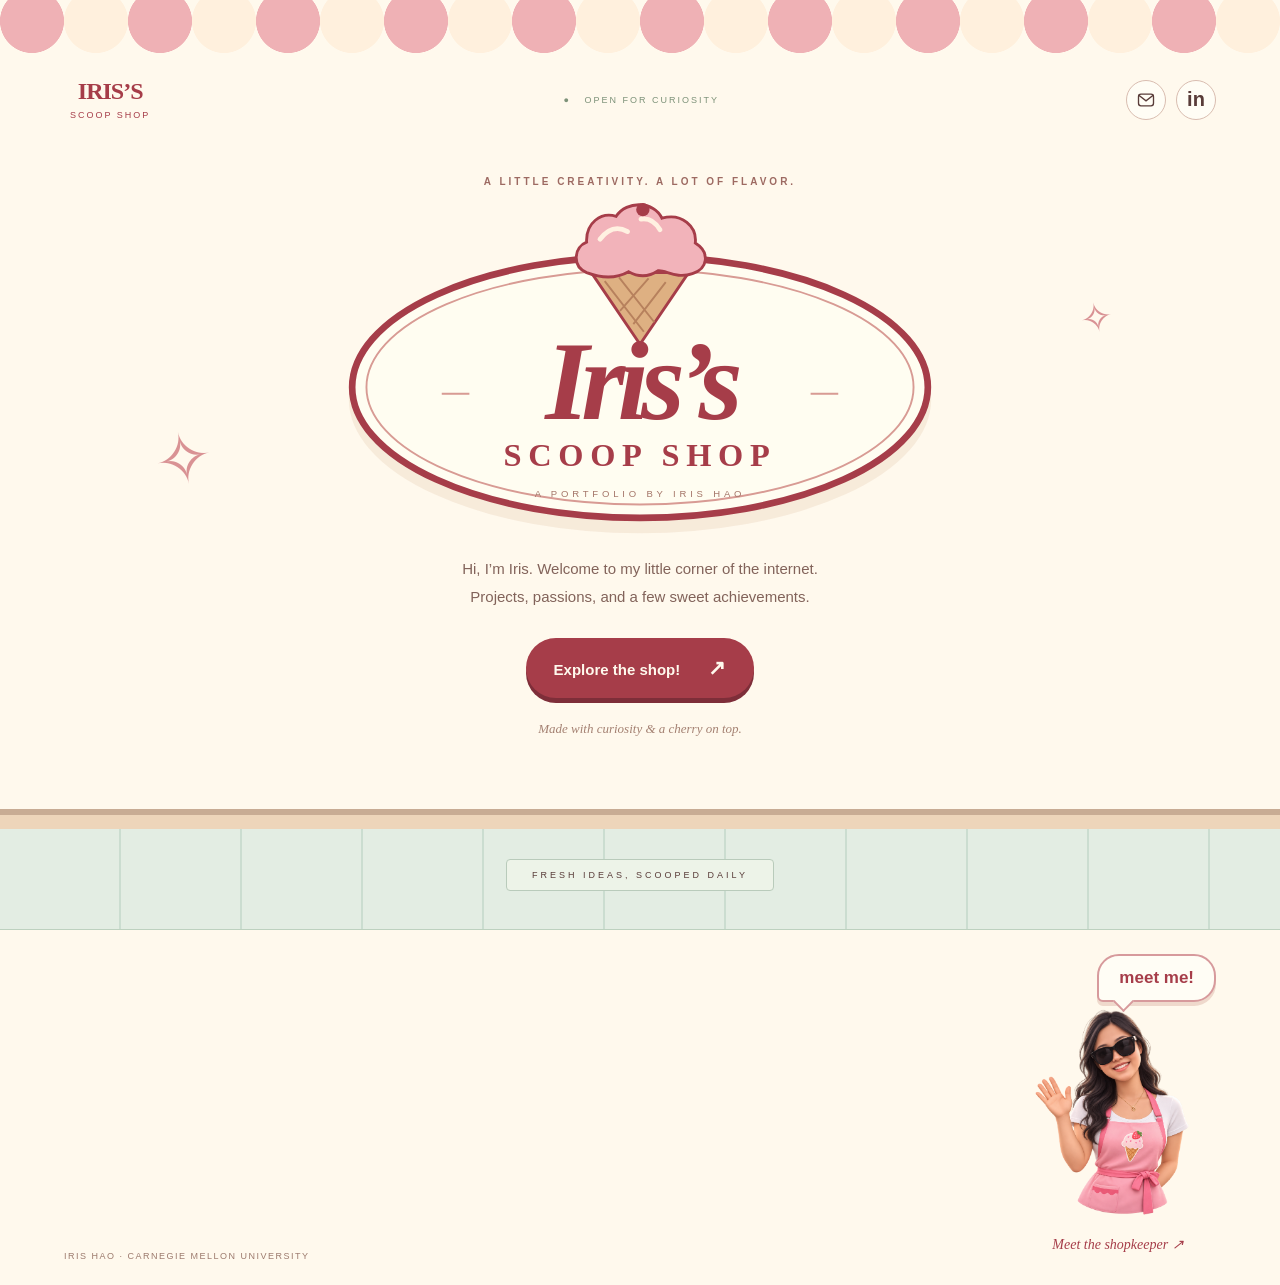
==== index.html @ 6fef15f5 "make memoji bigger with waving animation" ====
<!doctype html>
<html lang="en"><head><meta charset="utf-8"><meta name="viewport" content="width=device-width, initial-scale=1"><meta name="description" content="Explore Iris Hao’s projects, hobbies, skills, and awards at Iris’s Scoop Shop."><title>Iris’s Scoop Shop | Iris Hao</title><link rel="icon" href="assets/scoop-logo.svg"><link rel="stylesheet" href="styles.css?v=scoop-3"><script src="script.js?v=scoop-3" defer></script></head>
<body><a class="skip-link" href="#main">Skip to content</a><div class="awning" aria-hidden="true"></div><header><button id="home" aria-label="Return to opening page">IRIS’S <small>SCOOP SHOP</small></button><span class="open-sign">● &nbsp; OPEN FOR CURIOSITY</span><nav aria-label="Contact"><a class="icon" href="mailto:irishao2007@gmail.com" aria-label="Email Iris"><svg viewBox="0 0 24 24" aria-hidden="true"><rect x="3" y="5" width="18" height="14" rx="3"/><path d="m3 6 9 7 9-7"/></svg></a><a class="icon linkedin" href="https://www.linkedin.com/in/iris-hao-41bb2a353/" target="_blank" rel="noopener noreferrer" aria-label="Iris on LinkedIn">in</a></nav></header>
<main id="main"><section id="welcome"><div class="welcome-inner"><p class="eyebrow">A LITTLE CREATIVITY. A LOT OF FLAVOR.</p><h1><img src="assets/scoop-logo.svg" alt="Iris’s Scoop Shop"></h1><p class="intro">Hi, I’m Iris. Welcome to my little corner of the internet.<br>Projects, passions, and a few sweet achievements.</p><button id="explore">Explore the shop! <span aria-hidden="true">↗</span></button><p class="note">Made with curiosity & a cherry on top.</p></div><div class="welcome-counter" aria-hidden="true"><span>FRESH IDEAS, SCOOPED DAILY</span></div></section>
<section id="shop" hidden><div class="heading"><p id="kicker" class="eyebrow"></p><h2 id="title" tabindex="-1"></h2><p id="description"></p></div><div class="scene"><button id="previous" class="arrow" aria-label="Previous section">‹<small></small></button><div class="case"><div class="rail" aria-hidden="true"></div><div id="items"></div><div class="case-front"><b>IRIS’S</b><span id="caption"></span><span>✧</span></div></div><button id="next" class="arrow" aria-label="Next section">›<small></small></button></div><nav class="sections" aria-label="Shop sections"><button data-section="0">01 <span>Flavors</span></button><i>·</i><button data-section="1">02 <span>Toppings</span></button><i>·</i><button data-section="2">03 <span>Drizzles</span></button></nav><p class="note">Click a treat to discover the story behind it.</p></section><noscript>Please enable JavaScript to explore the shop. Contact Iris using the links above.</noscript></main>
<footer><span>IRIS HAO · CARNEGIE MELLON UNIVERSITY</span><button id="about" aria-label="Meet Iris, the shopkeeper"><span class="meet-bubble" aria-hidden="true">meet me!</span><span class="waving-shopkeeper" aria-hidden="true"><img class="shopkeeper-body" src="assets/shop/shopkeeper.png" alt="" width="1024" height="1365"><img class="shopkeeper-arm" src="assets/shop/shopkeeper.png" alt="" width="1024" height="1365"></span><span class="shopkeeper-caption">Meet the shopkeeper ↗</span></button></footer><dialog aria-labelledby="dialog-title"><button id="close" aria-label="Close details">×</button><div id="content"></div></dialog></body></html>
---- styles.css ----
:root{--cream:#fff9ed;--pink:#efb1b5;--red:#a63d49;--ink:#593c39;--mint:#d9e9de}*{box-sizing:border-box}body{margin:0;background:var(--cream);color:var(--ink);font-family:'Avenir Next','Trebuchet MS',sans-serif;min-height:100svh}button{font:inherit;color:inherit;cursor:pointer;border:0}a{color:inherit}button:focus-visible,a:focus-visible{outline:3px solid var(--red);outline-offset:4px}[hidden]{display:none!important}.skip-link{position:fixed;top:-80px;left:10px;z-index:10;background:white;padding:12px}.skip-link:focus{top:10px}.awning{height:53px;background:repeating-linear-gradient(90deg,var(--pink) 0 64px,#fff0dd 64px 128px);mask:radial-gradient(32px at 32px calc(100% - 32px),#000 99%,transparent 101%) 0 0/64px 100%;position:absolute;top:0;width:100%}header{padding:78px 5% 10px;display:flex;align-items:center;justify-content:space-between;gap:15px}#home{background:none;font:bold 24px Georgia,serif;color:var(--red);line-height:1;letter-spacing:-1px}#home small{display:block;font:9px sans-serif;letter-spacing:2px;margin-top:7px}.open-sign{font-size:9px;letter-spacing:2px;color:#7d9279}header nav{display:flex;gap:10px}.icon{width:40px;height:40px;border:1px solid #d9bdb0;border-radius:50%;display:grid;place-items:center;background:#fffdf5;text-decoration:none;transition:.2s}.icon:hover{background:#fce2df;transform:translateY(-3px)}.icon svg{width:20px;fill:none;stroke:var(--ink);stroke-width:1.6}.linkedin{font:bold 20px Arial}.eyebrow{font-size:10px;font-weight:600;letter-spacing:3px;color:#9d6a62}.welcome-inner{text-align:center;padding:35px 20px 65px;position:relative}.welcome-inner:before,.welcome-inner:after{content:'✧';position:absolute;left:12%;top:42%;font:70px Georgia;color:#d99294;transform:rotate(-12deg)}.welcome-inner:after{left:auto;right:13%;top:24%;font-size:40px}h1{max-width:610px;margin:15px auto 19px}h1 img{width:100%;display:block;filter:drop-shadow(0 12px 0 #e7cbb450)}.intro{font-size:15px;line-height:1.9;color:#82635a;margin:0 0 26px}#explore{background:var(--red);color:var(--cream);padding:18px 28px;border-radius:50px;box-shadow:0 5px 0 #7e2e39;font-weight:600;font-size:15px;transition:transform .2s}#explore:hover{transform:translateY(-3px)}#explore span{margin-left:24px;font-size:21px}.note{text-align:center;font:italic 13px Georgia;color:#a48172;margin-top:23px}.welcome-counter{height:115px;background:repeating-linear-gradient(90deg,#e3ede3 0 119px,#cbddd0 119px 121px);border-top:14px solid #edd5ba;border-bottom:1px solid #bdd1bf;text-align:center;box-shadow:0 -6px 0 #c8ac94}.welcome-counter span{display:inline-block;border:1px solid #b9cbbb;background:#edf3e8;padding:10px 25px;margin-top:30px;letter-spacing:3px;font-size:9px;border-radius:4px}footer{display:flex;justify-content:space-between;align-items:center;gap:15px;padding:24px 5%;font-size:9px;letter-spacing:1.5px;color:#9c7a6d}#about{background:none;font:italic 13px Georgia}#about:hover{text-decoration:underline}.heading{text-align:center;padding:20px 20px 25px}.heading h2{font:normal clamp(30px,4vw,47px) Georgia;letter-spacing:-1.5px;margin:12px 0}.heading>p:last-child{font-size:13px;color:#917269}.scene{position:relative;padding:85px 11% 35px;background:linear-gradient(var(--mint) 0 60%,#ebd6bd 60%);border-top:1px solid #cbded0}.case{max-width:1150px;margin:auto}.rail{height:25px;background:linear-gradient(#f9f5ee,#d0c8b9);border:2px solid #b7b2a6;border-radius:14px 14px 0 0;box-shadow:0 -20px 0 #ffffff26}#items{display:grid;grid-template-columns:repeat(6,minmax(0,1fr));gap:12px;padding:20px 18px 17px;background:linear-gradient(125deg,#f9fbf3,#d6dcd3);border:6px solid #c1c5bc;border-top:0}.treat{padding:0;background:none;min-width:0;transition:transform .2s}.treat:hover{transform:translateY(-7px)}.treat svg{display:block;width:100%;filter:drop-shadow(0 5px 3px #6c524025)}.flavor{display:block;margin-top:11px;background:#fff9e9;border:1px solid #d4bca7;box-shadow:0 3px 0 #c9b6a5;border-radius:4px;padding:8px 3px;font:14px Georgia}.item-name{display:block;font-size:9px;line-height:1.45;margin-top:8px;color:#806b5c;min-height:27px}.case-front{display:flex;justify-content:space-between;align-items:center;padding:18px 22px;background:var(--pink);border:3px solid #d9989d;border-top:5px solid #e6c4bc;border-radius:0 0 13px 13px;box-shadow:0 12px 0 #bd8a7950;color:#86434c;font-size:9px;letter-spacing:2px}.case-front b{font:bold 16px Georgia;letter-spacing:0}.arrow{position:absolute;top:48%;background:var(--cream);width:53px;height:69px;border:1px solid #d6b8a3;border-radius:30px;box-shadow:0 4px 0 #bea48b45;font:46px Georgia}#previous{left:3%}#next{right:3%}.arrow small{position:absolute;top:82px;left:50%;transform:translateX(-50%);font:9px sans-serif;letter-spacing:1px;white-space:nowrap}.arrow:hover{background:#fbe0d6}.sections{display:flex;align-items:center;justify-content:center;gap:23px;margin:28px 0 0}.sections button{padding:10px 16px;background:none;border-radius:30px;font-size:10px;color:#9b7f70}.sections span{font-size:13px;margin-left:8px}.sections button[aria-current]{background:#f5ded3;color:var(--red)}.sections i{color:#cfb2a0}#items.toppings{grid-template-columns:repeat(5,minmax(0,1fr));gap:14px 24px}.toppings svg{height:95px}#items.drizzles{grid-template-columns:repeat(3,minmax(0,1fr));gap:40px;padding:25px 12%}.drizzles svg{height:190px}.drizzles .item-name{display:none}dialog{padding:40px 28px 26px;background:#fffdf3;border:1px solid #bca797;border-radius:8px;width:min(450px,calc(100% - 32px));max-height:85svh;box-shadow:0 25px 80px #3e251d40;color:var(--ink)}dialog::backdrop{background:#503f3b80;backdrop-filter:blur(5px)}body:has(dialog[open]){overflow:hidden}#close{position:absolute;right:11px;top:7px;font-size:29px;background:none;padding:0 7px}.nutrition{border:2px solid #26241f;padding:12px;color:#26241f;font-family:Arial,sans-serif}.nutrition .facts{font-size:37px;font-weight:900;letter-spacing:-2px;margin:0;border-bottom:9px solid #26241f;padding-bottom:5px}.nutrition .serving{font-size:11px;padding:7px 0;border-bottom:1px solid}.nutrition h2{font-size:24px;margin:10px 0;padding-bottom:12px;border-bottom:5px solid;letter-spacing:-.7px}.nutrition p{font-size:13px;line-height:1.7}.nutrition a{display:block;font-weight:bold;font-size:13px;padding:12px 0 3px;border-top:6px solid}.label{text-align:center}.label h2{font:normal 30px Georgia;margin:8px 0 16px}.label p{font-size:14px;line-height:1.8}.label .note{font:italic 15px Georgia}.portrait{height:120px;width:120px;object-fit:cover;border-radius:50%;border:5px solid #f4ddd0}
@media(max-width:800px){#items{grid-template-columns:repeat(3,minmax(0,1fr));gap:15px}.treat svg{max-height:150px}.scene{padding:85px 12% 35px}#items.toppings{grid-template-columns:repeat(3,minmax(0,1fr));gap:15px}#items.drizzles{gap:12px;padding:20px 12px}.drizzles svg{height:160px}.arrow{width:38px;height:57px}.arrow small{display:none}.case-front{padding:15px 12px;font-size:8px}.welcome-inner:before{left:4%;font-size:35px}.welcome-inner:after{right:5%}.welcome-inner{padding-top:50px}h1{max-width:530px}}
@media(max-width:480px){.open-sign{display:none}.welcome-inner{padding:40px 20px 45px}.eyebrow{font-size:8px;letter-spacing:2px}.intro{font-size:13px}.welcome-inner:before,.welcome-inner:after{display:none}h1{margin:26px auto 24px}.heading{padding-top:27px}.heading>p:last-child{font-size:11px}.scene{padding-left:13%;padding-right:13%}#items{padding:13px 7px;border-width:4px;gap:14px 7px}.flavor{font-size:11px;padding:6px 2px}.item-name{font-size:8px}#items.toppings{grid-template-columns:repeat(2,minmax(0,1fr));gap:16px}.toppings svg{height:100px}#items.drizzles{grid-template-columns:1fr;padding:20px 35px;gap:22px}.drizzles svg{height:145px}.case-front{letter-spacing:1px;font-size:7px}.sections{gap:3px}.sections button{padding:10px;font-size:8px}.sections span{font-size:12px;margin-left:4px}footer{font-size:7px;letter-spacing:1px}#about{font-size:11px}.nutrition .facts{font-size:32px}}
@media(prefers-reduced-motion:reduce){*,*:before,*:after{transition:none!important}}

.fact-row{padding:9px 0;border-bottom:1px solid;font-size:12px;line-height:1.5}.fact-row strong{display:block}.fact-row span{display:block}

/* Detailed raster food assets keep the counter view consistently overhead. */
.scene{padding-top:36px}
.food-art{display:block;width:100%;height:auto;aspect-ratio:1;object-fit:cover;border-radius:13px;box-shadow:0 3px 6px #574b3b25;transition:filter .2s}
.treat:hover .food-art{filter:brightness(1.045)}
#items.toppings{grid-template-columns:repeat(5,minmax(0,1fr));gap:22px 16px}
.toppings .food-art{height:auto;max-height:none}
.toppings .flavor{font-size:12px;min-height:43px;display:flex;align-items:center;justify-content:center;line-height:1.3}
.toppings .item-name{min-height:14px}
#about{display:flex;align-items:center;gap:8px}
#about img{object-fit:contain;width:44px;height:44px}
.shopkeeper-avatar{display:block;width:180px;height:190px;object-fit:contain;margin:0 auto 8px}
@media(max-width:800px){.scene{padding-top:35px}#items.toppings{grid-template-columns:repeat(3,minmax(0,1fr));gap:18px 12px}}
@media(max-width:480px){#items.toppings{grid-template-columns:repeat(2,minmax(0,1fr));gap:16px 10px}.toppings .flavor{font-size:11px}.food-art{border-radius:8px}footer{padding:18px 5%}#about img{width:35px;height:35px}}

/* Split the existing transparent character into a body and waving arm. */
footer{align-items:flex-end}
#about{position:relative;display:flex;flex-direction:column;gap:6px;flex-shrink:0;padding:36px 8px 8px;isolation:isolate;text-decoration:none}
#about .waving-shopkeeper{position:relative;display:block;width:180px;aspect-ratio:1024/1365}
#about .waving-shopkeeper img{position:absolute;inset:0;display:block;width:100%;height:100%;object-fit:contain;pointer-events:none}
.shopkeeper-body{clip-path:polygon(0 0,100% 0,100% 100%,0 100%,0 82%,27% 82%,35% 74%,35% 57%,28% 34%,0 34%)}
.shopkeeper-arm{clip-path:polygon(0 34%,28% 34%,35% 57%,35% 74%,27% 82%,0 82%);transform-origin:32% 72%;animation:shopkeeper-wave 4.5s ease-in-out infinite}
.meet-bubble{position:absolute;z-index:2;right:0;top:0;padding:12px 20px;border:2px solid #d79a9c;border-radius:22px 22px 22px 6px;background:#fffdf5;color:var(--red);font:600 17px 'Avenir Next','Trebuchet MS',sans-serif;letter-spacing:0;box-shadow:0 4px 0 #efd9cc}
.meet-bubble:after{content:'';position:absolute;left:17px;bottom:-9px;width:13px;height:13px;background:#fffdf5;border-right:2px solid #d79a9c;border-bottom:2px solid #d79a9c;transform:rotate(45deg)}
.shopkeeper-caption{font:italic 14px Georgia;letter-spacing:0;color:var(--red)}
#about:hover .meet-bubble,#about:focus-visible .meet-bubble{background:#fff0e5}
#about:hover .meet-bubble:after,#about:focus-visible .meet-bubble:after{background:#fff0e5}
#about:hover .shopkeeper-caption{text-decoration:underline}
@keyframes shopkeeper-wave{0%,12%,48%,100%{transform:rotate(0)}20%,36%{transform:rotate(-12deg)}28%,44%{transform:rotate(9deg)}}
@media(max-width:480px){footer{align-items:center;gap:10px}footer>span{max-width:145px;line-height:1.8}#about .waving-shopkeeper{width:140px}.meet-bubble{font-size:15px;padding:10px 17px}.shopkeeper-caption{font-size:11px}}
@media(prefers-reduced-motion:reduce){.shopkeeper-arm{animation:none}}
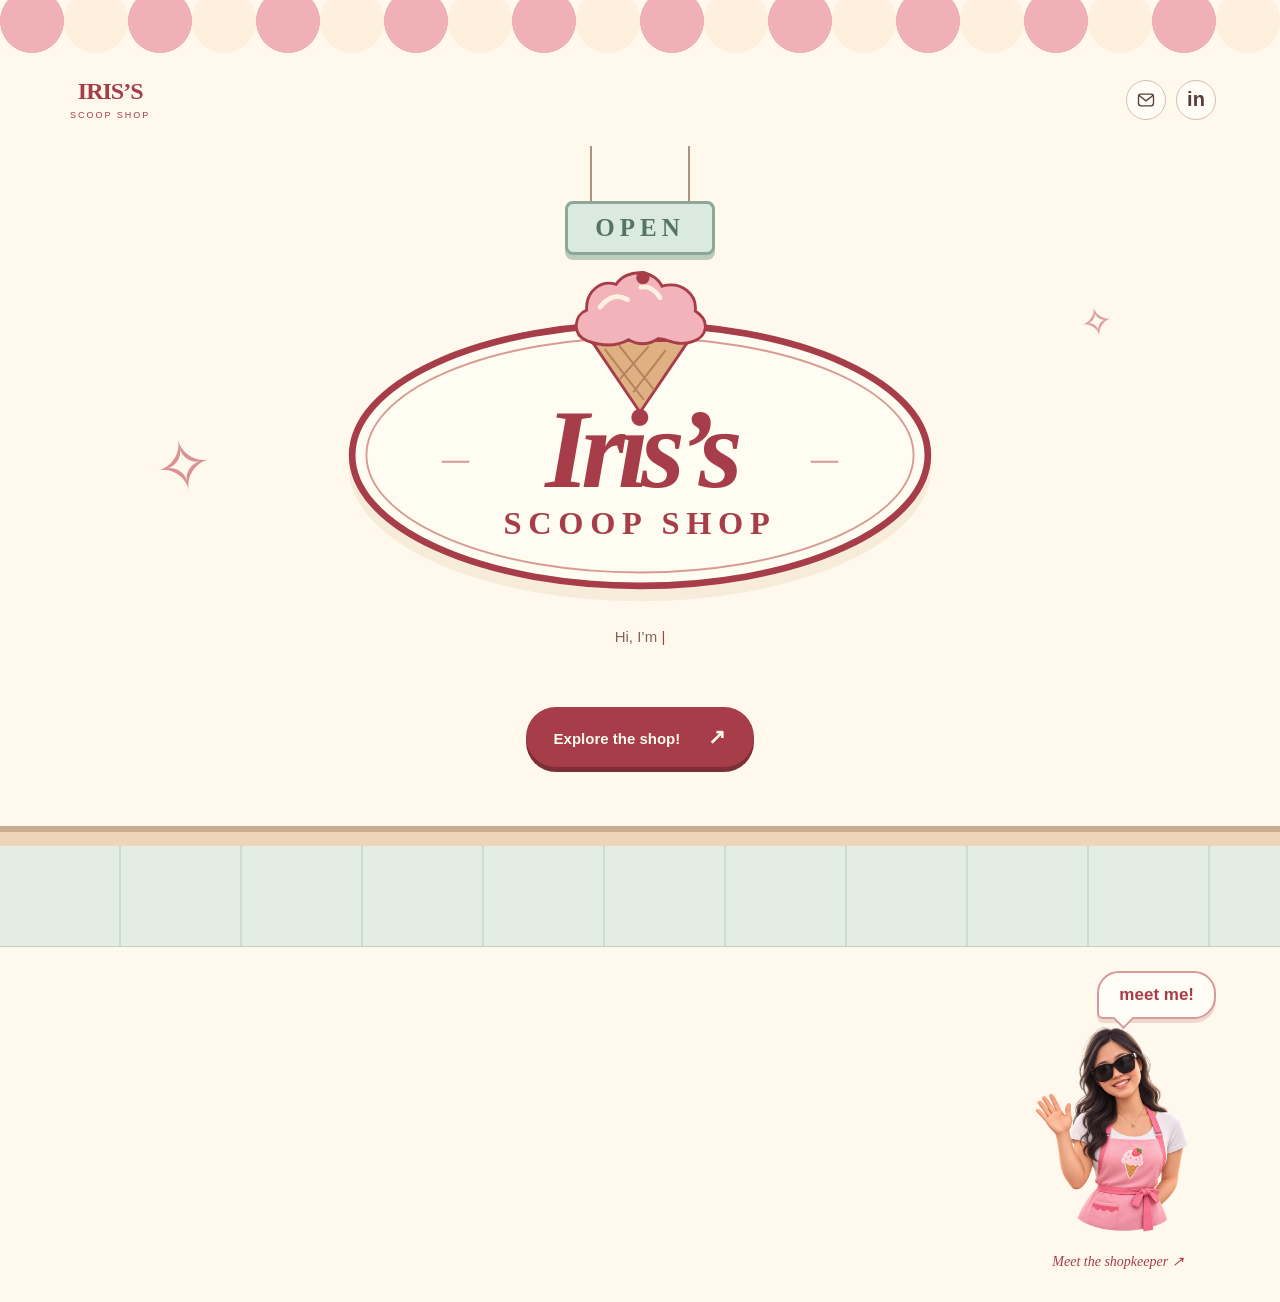
==== commit dd389d93: "updated toppings to make them smaller" ====
--- a/index.html
+++ b/index.html
@@ -1,6 +1,6 @@
 <!doctype html>
-<html lang="en"><head><meta charset="utf-8"><meta name="viewport" content="width=device-width, initial-scale=1"><meta name="description" content="Explore Iris Hao’s projects, hobbies, skills, and awards at Iris’s Scoop Shop."><title>Iris’s Scoop Shop | Iris Hao</title><link rel="icon" href="assets/scoop-logo.svg"><link rel="stylesheet" href="styles.css?v=scoop-3"><script src="script.js?v=scoop-3" defer></script></head>
-<body><a class="skip-link" href="#main">Skip to content</a><div class="awning" aria-hidden="true"></div><header><button id="home" aria-label="Return to opening page">IRIS’S <small>SCOOP SHOP</small></button><span class="open-sign">● &nbsp; OPEN FOR CURIOSITY</span><nav aria-label="Contact"><a class="icon" href="mailto:irishao2007@gmail.com" aria-label="Email Iris"><svg viewBox="0 0 24 24" aria-hidden="true"><rect x="3" y="5" width="18" height="14" rx="3"/><path d="m3 6 9 7 9-7"/></svg></a><a class="icon linkedin" href="https://www.linkedin.com/in/iris-hao-41bb2a353/" target="_blank" rel="noopener noreferrer" aria-label="Iris on LinkedIn">in</a></nav></header>
-<main id="main"><section id="welcome"><div class="welcome-inner"><p class="eyebrow">A LITTLE CREATIVITY. A LOT OF FLAVOR.</p><h1><img src="assets/scoop-logo.svg" alt="Iris’s Scoop Shop"></h1><p class="intro">Hi, I’m Iris. Welcome to my little corner of the internet.<br>Projects, passions, and a few sweet achievements.</p><button id="explore">Explore the shop! <span aria-hidden="true">↗</span></button><p class="note">Made with curiosity & a cherry on top.</p></div><div class="welcome-counter" aria-hidden="true"><span>FRESH IDEAS, SCOOPED DAILY</span></div></section>
+<html lang="en"><head><meta charset="utf-8"><meta name="viewport" content="width=device-width, initial-scale=1"><meta name="description" content="Explore Iris Hao’s projects, hobbies, skills, and awards at Iris’s Scoop Shop."><title>Iris’s Scoop Shop | Iris Hao</title><link rel="icon" href="assets/scoop-logo.svg"><link rel="stylesheet" href="styles.css?v=scoop-4"><script src="script.js?v=scoop-4" defer></script></head>
+<body><a class="skip-link" href="#main">Skip to content</a><div class="awning" aria-hidden="true"></div><header><button id="home" aria-label="Return to opening page">IRIS’S <small>SCOOP SHOP</small></button><nav aria-label="Contact"><a class="icon" href="mailto:irishao2007@gmail.com" aria-label="Email Iris"><svg viewBox="0 0 24 24" aria-hidden="true"><rect x="3" y="5" width="18" height="14" rx="3"/><path d="m3 6 9 7 9-7"/></svg></a><a class="icon linkedin" href="https://www.linkedin.com/in/iris-hao-41bb2a353/" target="_blank" rel="noopener noreferrer" aria-label="Iris on LinkedIn">in</a></nav></header>
+<main id="main"><section id="welcome"><div class="welcome-inner"><div class="hanging-open" aria-label="Shop open"><span>OPEN</span></div><h1><img src="assets/scoop-logo.svg" alt="Iris’s Scoop Shop"></h1><p class="intro"><span class="sr-only">Hi, I’m Iris. Welcome to my little corner of the internet.</span><span id="typed-greeting" aria-hidden="true">Hi, I’m Iris. Welcome to my little corner of the internet.</span></p><button id="explore">Explore the shop! <span aria-hidden="true">↗</span></button></div><div class="welcome-counter" aria-hidden="true"></div></section>
 <section id="shop" hidden><div class="heading"><p id="kicker" class="eyebrow"></p><h2 id="title" tabindex="-1"></h2><p id="description"></p></div><div class="scene"><button id="previous" class="arrow" aria-label="Previous section">‹<small></small></button><div class="case"><div class="rail" aria-hidden="true"></div><div id="items"></div><div class="case-front"><b>IRIS’S</b><span id="caption"></span><span>✧</span></div></div><button id="next" class="arrow" aria-label="Next section">›<small></small></button></div><nav class="sections" aria-label="Shop sections"><button data-section="0">01 <span>Flavors</span></button><i>·</i><button data-section="1">02 <span>Toppings</span></button><i>·</i><button data-section="2">03 <span>Drizzles</span></button></nav><p class="note">Click a treat to discover the story behind it.</p></section><noscript>Please enable JavaScript to explore the shop. Contact Iris using the links above.</noscript></main>
 <footer><span>IRIS HAO · CARNEGIE MELLON UNIVERSITY</span><button id="about" aria-label="Meet Iris, the shopkeeper"><span class="meet-bubble" aria-hidden="true">meet me!</span><span class="waving-shopkeeper" aria-hidden="true"><img class="shopkeeper-body" src="assets/shop/shopkeeper.png" alt="" width="1024" height="1365"><img class="shopkeeper-arm" src="assets/shop/shopkeeper.png" alt="" width="1024" height="1365"></span><span class="shopkeeper-caption">Meet the shopkeeper ↗</span></button></footer><dialog aria-labelledby="dialog-title"><button id="close" aria-label="Close details">×</button><div id="content"></div></dialog></body></html>
--- a/styles.css
+++ b/styles.css
@@ -35,3 +35,25 @@
 @keyframes shopkeeper-wave{0%,12%,48%,100%{transform:rotate(0)}20%,36%{transform:rotate(-12deg)}28%,44%{transform:rotate(9deg)}}
 @media(max-width:480px){footer{align-items:center;gap:10px}footer>span{max-width:145px;line-height:1.8}#about .waving-shopkeeper{width:140px}.meet-bubble{font-size:15px;padding:10px 17px}.shopkeeper-caption{font-size:11px}}
 @media(prefers-reduced-motion:reduce){.shopkeeper-arm{animation:none}}
+
+/* Two compact rows of toppings, with taller rectangular project tubs. */
+#items.flavors{min-height:380px;align-items:start}
+.flavors .food-art{height:270px;aspect-ratio:auto}
+#items.toppings{grid-template-columns:repeat(7,minmax(84px,1fr));grid-template-rows:repeat(2,auto);gap:12px 10px;padding:16px 12px;min-height:380px;align-content:center;overflow-x:auto;overscroll-behavior-x:contain;scrollbar-width:thin;scrollbar-color:#b99985 #e8ece2}
+.toppings .food-art{height:90px;max-height:90px;aspect-ratio:auto}
+.toppings .flavor{font-size:10px;min-height:34px;margin-top:6px;padding:4px 2px}
+.toppings .item-name{font-size:9px;min-height:22px;line-height:1.3;margin-top:5px}
+.sr-only{position:absolute;width:1px;height:1px;padding:0;margin:-1px;overflow:hidden;clip-path:inset(50%);white-space:nowrap;border:0}
+.welcome-inner{padding-top:70px}
+.hanging-open{position:relative;margin:0 auto 12px;width:150px;padding:10px 20px;background:#dbeadf;border:3px solid #8da695;border-radius:8px;box-shadow:0 5px 0 #bdccbb;color:#577461;font:bold 25px Georgia;letter-spacing:5px;transform-origin:50% -55px}
+.hanging-open:before,.hanging-open:after{content:'';position:absolute;bottom:calc(100% + 3px);width:2px;height:55px;background:#aa9380;left:22px}
+.hanging-open:after{left:auto;right:22px}
+.is-entering .hanging-open{animation:open-sign-arrive .9s ease-out both}
+.intro{max-width:560px;min-height:58px;margin:0 auto 26px;padding:0 8px}
+.is-typing:after{content:'|';color:var(--red);animation:typing-cursor .7s step-end infinite}
+body:has(#welcome:not([hidden])) footer>span{visibility:hidden}
+@keyframes open-sign-arrive{0%{opacity:0;transform:translateY(-155px) rotate(-8deg)}60%{opacity:1;transform:translateY(6px) rotate(5deg)}80%{transform:translateY(-2px) rotate(-3deg)}100%{opacity:1;transform:translateY(0) rotate(0)}}
+@keyframes typing-cursor{50%{opacity:0}}
+@media(max-width:800px){#items.flavors{min-height:380px}.flavors .food-art{height:150px}#items.toppings{grid-template-columns:repeat(7,minmax(84px,1fr));min-height:380px}.welcome-inner{padding-top:70px}}
+@media(max-width:480px){#items.flavors{min-height:380px}.flavors .food-art{height:130px}#items.toppings{grid-template-columns:repeat(7,minmax(84px,1fr));min-height:380px}.welcome-inner{padding-top:70px}.hanging-open{width:130px;font-size:22px}.intro{min-height:76px}}
+@media(prefers-reduced-motion:reduce){.is-entering .hanging-open,.is-typing:after{animation:none}}
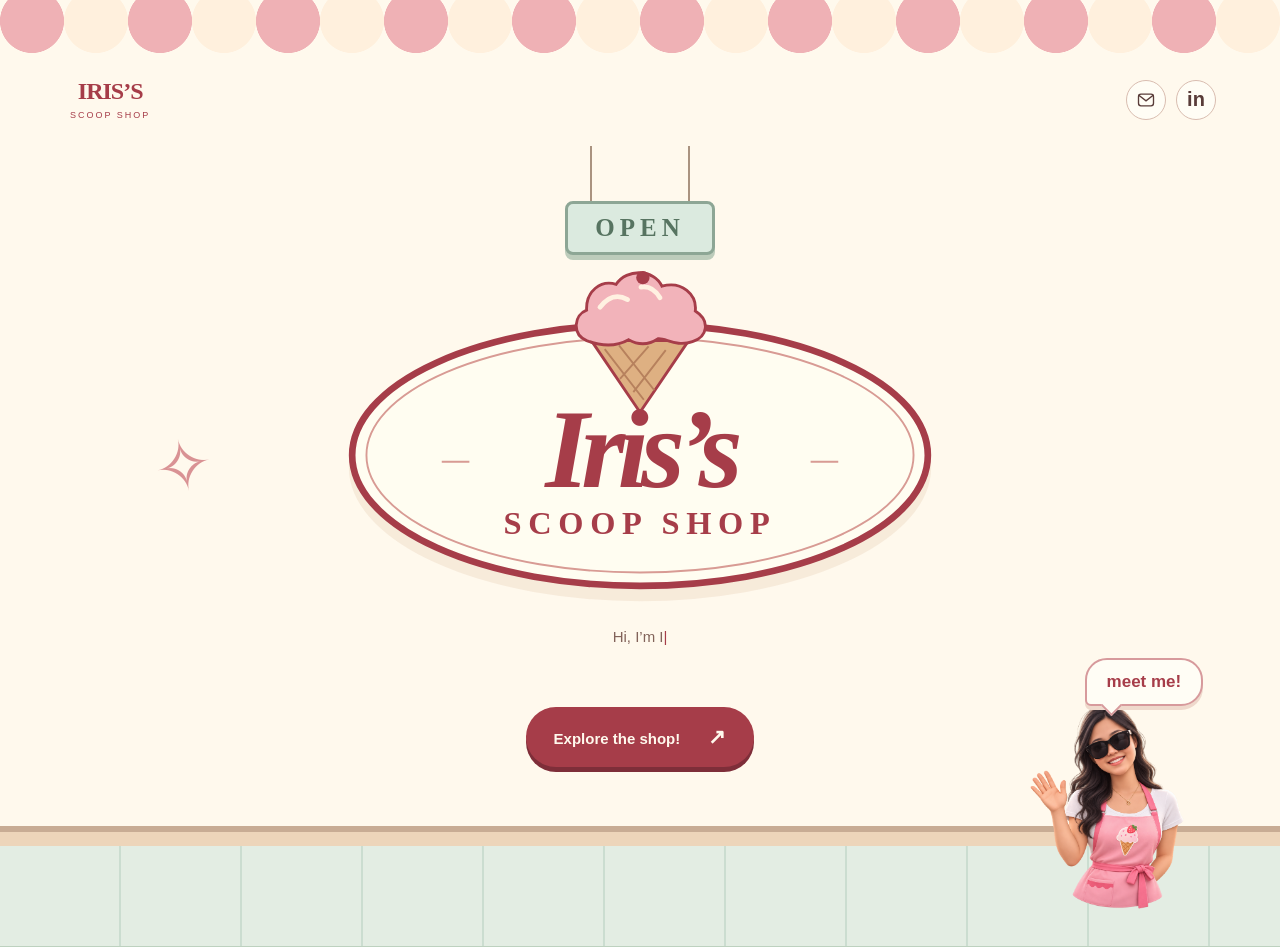
==== commit a645a953: "made my memoji static and replaced image in about me ot original sunset one" ====
--- a/index.html
+++ b/index.html
@@ -1,6 +1,6 @@
 <!doctype html>
-<html lang="en"><head><meta charset="utf-8"><meta name="viewport" content="width=device-width, initial-scale=1"><meta name="description" content="Explore Iris Hao’s projects, hobbies, skills, and awards at Iris’s Scoop Shop."><title>Iris’s Scoop Shop | Iris Hao</title><link rel="icon" href="assets/scoop-logo.svg"><link rel="stylesheet" href="styles.css?v=scoop-4"><script src="script.js?v=scoop-4" defer></script></head>
+<html lang="en"><head><meta charset="utf-8"><meta name="viewport" content="width=device-width, initial-scale=1"><meta name="description" content="Explore Iris Hao’s projects, hobbies, skills, and awards at Iris’s Scoop Shop."><title>Iris’s Scoop Shop | Iris Hao</title><link rel="icon" href="assets/scoop-logo.svg"><link rel="stylesheet" href="styles.css?v=scoop-5"><script src="script.js?v=scoop-5" defer></script></head>
 <body><a class="skip-link" href="#main">Skip to content</a><div class="awning" aria-hidden="true"></div><header><button id="home" aria-label="Return to opening page">IRIS’S <small>SCOOP SHOP</small></button><nav aria-label="Contact"><a class="icon" href="mailto:irishao2007@gmail.com" aria-label="Email Iris"><svg viewBox="0 0 24 24" aria-hidden="true"><rect x="3" y="5" width="18" height="14" rx="3"/><path d="m3 6 9 7 9-7"/></svg></a><a class="icon linkedin" href="https://www.linkedin.com/in/iris-hao-41bb2a353/" target="_blank" rel="noopener noreferrer" aria-label="Iris on LinkedIn">in</a></nav></header>
-<main id="main"><section id="welcome"><div class="welcome-inner"><div class="hanging-open" aria-label="Shop open"><span>OPEN</span></div><h1><img src="assets/scoop-logo.svg" alt="Iris’s Scoop Shop"></h1><p class="intro"><span class="sr-only">Hi, I’m Iris. Welcome to my little corner of the internet.</span><span id="typed-greeting" aria-hidden="true">Hi, I’m Iris. Welcome to my little corner of the internet.</span></p><button id="explore">Explore the shop! <span aria-hidden="true">↗</span></button></div><div class="welcome-counter" aria-hidden="true"></div></section>
+<main id="main"><section id="welcome"><div class="welcome-inner"><div class="hanging-open" aria-label="Shop open"><span>OPEN</span></div><h1><img src="assets/scoop-logo.svg" alt="Iris’s Scoop Shop"></h1><p class="intro"><span class="sr-only">Hi, I’m Iris. Welcome to my little corner of the internet.</span><span id="typed-greeting" aria-hidden="true">Hi, I’m Iris. Welcome to my little corner of the internet.</span></p><button id="explore">Explore the shop! <span aria-hidden="true">↗</span></button></div><button id="about" aria-label="Meet Iris, the shopkeeper"><span class="meet-bubble" aria-hidden="true">meet me!</span><img class="landing-shopkeeper" src="assets/shop/shopkeeper.png" alt="" width="1024" height="1365"></button><div class="welcome-counter" aria-hidden="true"></div></section>
 <section id="shop" hidden><div class="heading"><p id="kicker" class="eyebrow"></p><h2 id="title" tabindex="-1"></h2><p id="description"></p></div><div class="scene"><button id="previous" class="arrow" aria-label="Previous section">‹<small></small></button><div class="case"><div class="rail" aria-hidden="true"></div><div id="items"></div><div class="case-front"><b>IRIS’S</b><span id="caption"></span><span>✧</span></div></div><button id="next" class="arrow" aria-label="Next section">›<small></small></button></div><nav class="sections" aria-label="Shop sections"><button data-section="0">01 <span>Flavors</span></button><i>·</i><button data-section="1">02 <span>Toppings</span></button><i>·</i><button data-section="2">03 <span>Drizzles</span></button></nav><p class="note">Click a treat to discover the story behind it.</p></section><noscript>Please enable JavaScript to explore the shop. Contact Iris using the links above.</noscript></main>
-<footer><span>IRIS HAO · CARNEGIE MELLON UNIVERSITY</span><button id="about" aria-label="Meet Iris, the shopkeeper"><span class="meet-bubble" aria-hidden="true">meet me!</span><span class="waving-shopkeeper" aria-hidden="true"><img class="shopkeeper-body" src="assets/shop/shopkeeper.png" alt="" width="1024" height="1365"><img class="shopkeeper-arm" src="assets/shop/shopkeeper.png" alt="" width="1024" height="1365"></span><span class="shopkeeper-caption">Meet the shopkeeper ↗</span></button></footer><dialog aria-labelledby="dialog-title"><button id="close" aria-label="Close details">×</button><div id="content"></div></dialog></body></html>
+<footer><span>IRIS HAO · CARNEGIE MELLON UNIVERSITY</span></footer><dialog aria-labelledby="dialog-title"><button id="close" aria-label="Close details">×</button><div id="content"></div></dialog></body></html>
--- a/styles.css
+++ b/styles.css
@@ -19,22 +19,22 @@
 @media(max-width:800px){.scene{padding-top:35px}#items.toppings{grid-template-columns:repeat(3,minmax(0,1fr));gap:18px 12px}}
 @media(max-width:480px){#items.toppings{grid-template-columns:repeat(2,minmax(0,1fr));gap:16px 10px}.toppings .flavor{font-size:11px}.food-art{border-radius:8px}footer{padding:18px 5%}#about img{width:35px;height:35px}}
 
-/* Split the existing transparent character into a body and waving arm. */
+/* Shopkeeper speech bubble. */
 footer{align-items:flex-end}
 #about{position:relative;display:flex;flex-direction:column;gap:6px;flex-shrink:0;padding:36px 8px 8px;isolation:isolate;text-decoration:none}
-#about .waving-shopkeeper{position:relative;display:block;width:180px;aspect-ratio:1024/1365}
-#about .waving-shopkeeper img{position:absolute;inset:0;display:block;width:100%;height:100%;object-fit:contain;pointer-events:none}
-.shopkeeper-body{clip-path:polygon(0 0,100% 0,100% 100%,0 100%,0 82%,27% 82%,35% 74%,35% 57%,28% 34%,0 34%)}
-.shopkeeper-arm{clip-path:polygon(0 34%,28% 34%,35% 57%,35% 74%,27% 82%,0 82%);transform-origin:32% 72%;animation:shopkeeper-wave 4.5s ease-in-out infinite}
+
+
+
+
 .meet-bubble{position:absolute;z-index:2;right:0;top:0;padding:12px 20px;border:2px solid #d79a9c;border-radius:22px 22px 22px 6px;background:#fffdf5;color:var(--red);font:600 17px 'Avenir Next','Trebuchet MS',sans-serif;letter-spacing:0;box-shadow:0 4px 0 #efd9cc}
 .meet-bubble:after{content:'';position:absolute;left:17px;bottom:-9px;width:13px;height:13px;background:#fffdf5;border-right:2px solid #d79a9c;border-bottom:2px solid #d79a9c;transform:rotate(45deg)}
 .shopkeeper-caption{font:italic 14px Georgia;letter-spacing:0;color:var(--red)}
 #about:hover .meet-bubble,#about:focus-visible .meet-bubble{background:#fff0e5}
 #about:hover .meet-bubble:after,#about:focus-visible .meet-bubble:after{background:#fff0e5}
 #about:hover .shopkeeper-caption{text-decoration:underline}
-@keyframes shopkeeper-wave{0%,12%,48%,100%{transform:rotate(0)}20%,36%{transform:rotate(-12deg)}28%,44%{transform:rotate(9deg)}}
-@media(max-width:480px){footer{align-items:center;gap:10px}footer>span{max-width:145px;line-height:1.8}#about .waving-shopkeeper{width:140px}.meet-bubble{font-size:15px;padding:10px 17px}.shopkeeper-caption{font-size:11px}}
-@media(prefers-reduced-motion:reduce){.shopkeeper-arm{animation:none}}
+
+@media(max-width:480px){footer{align-items:center;gap:10px}footer>span{max-width:145px;line-height:1.8}.meet-bubble{font-size:15px;padding:10px 17px}.shopkeeper-caption{font-size:11px}}
+@media(prefers-reduced-motion:reduce){}
 
 /* Two compact rows of toppings, with taller rectangular project tubs. */
 #items.flavors{min-height:380px;align-items:start}
@@ -57,3 +57,15 @@
 @media(max-width:800px){#items.flavors{min-height:380px}.flavors .food-art{height:150px}#items.toppings{grid-template-columns:repeat(7,minmax(84px,1fr));min-height:380px}.welcome-inner{padding-top:70px}}
 @media(max-width:480px){#items.flavors{min-height:380px}.flavors .food-art{height:130px}#items.toppings{grid-template-columns:repeat(7,minmax(84px,1fr));min-height:380px}.welcome-inner{padding-top:70px}.hanging-open{width:130px;font-size:22px}.intro{min-height:76px}}
 @media(prefers-reduced-motion:reduce){.is-entering .hanging-open,.is-typing:after{animation:none}}
+
+/* Iris belongs to the landing scene, beside the counter. */
+#welcome{position:relative}
+#welcome #about{position:absolute;right:6%;bottom:35px;z-index:2;padding:38px 0 0;background:none}
+#welcome #about .landing-shopkeeper{display:block;width:180px;height:auto;object-fit:contain;clip-path:none;animation:none}
+#welcome .welcome-inner{padding-left:220px;padding-right:220px}
+#welcome .welcome-inner:after{display:none}
+body:has(#welcome:not([hidden])) footer{display:none}
+footer{align-items:center}
+.shopkeeper-photo{display:block;width:min(100%,280px);height:auto;border-radius:16px;margin:0 auto 20px;border:4px solid #f4ddd0}
+@media(max-width:900px){#welcome .welcome-inner{padding-left:20px;padding-right:20px;padding-bottom:100px}#welcome #about{right:4%;bottom:25px}#welcome #about .landing-shopkeeper{width:135px}}
+@media(max-width:480px){#welcome .welcome-inner{padding-bottom:165px}#welcome #about{bottom:15px;right:6%}#welcome #about .landing-shopkeeper{width:125px}}
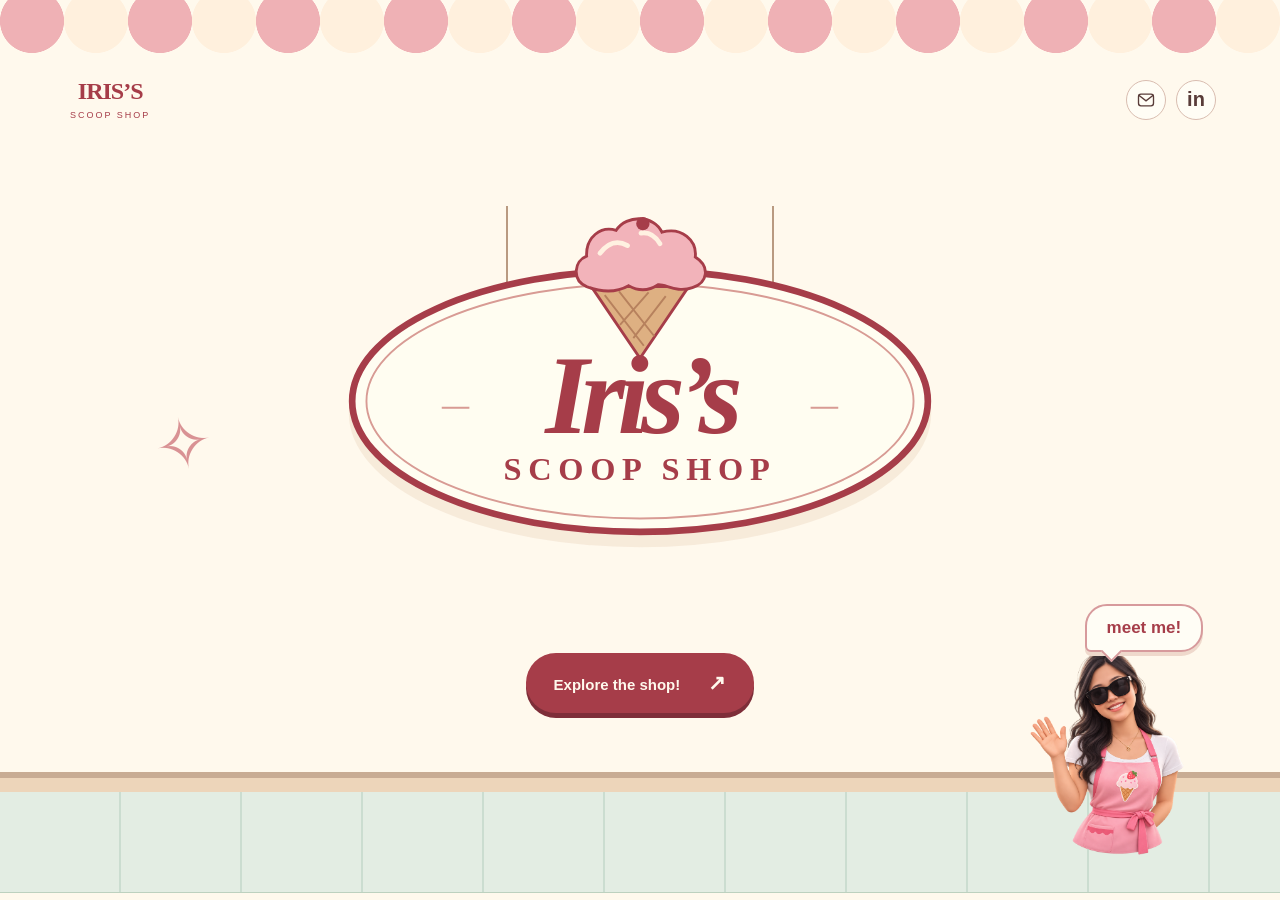
==== commit 6b7f0d71: "made logo animated" ====
--- a/index.html
+++ b/index.html
@@ -1,6 +1,6 @@
 <!doctype html>
-<html lang="en"><head><meta charset="utf-8"><meta name="viewport" content="width=device-width, initial-scale=1"><meta name="description" content="Explore Iris Hao’s projects, hobbies, skills, and awards at Iris’s Scoop Shop."><title>Iris’s Scoop Shop | Iris Hao</title><link rel="icon" href="assets/scoop-logo.svg"><link rel="stylesheet" href="styles.css?v=scoop-5"><script src="script.js?v=scoop-5" defer></script></head>
+<html lang="en"><head><meta charset="utf-8"><meta name="viewport" content="width=device-width, initial-scale=1"><meta name="description" content="Explore Iris Hao’s projects, hobbies, skills, and awards at Iris’s Scoop Shop."><title>Iris’s Scoop Shop | Iris Hao</title><link rel="icon" href="assets/scoop-logo.svg"><link rel="stylesheet" href="styles.css?v=scoop-6"><script src="script.js?v=scoop-6" defer></script></head>
 <body><a class="skip-link" href="#main">Skip to content</a><div class="awning" aria-hidden="true"></div><header><button id="home" aria-label="Return to opening page">IRIS’S <small>SCOOP SHOP</small></button><nav aria-label="Contact"><a class="icon" href="mailto:irishao2007@gmail.com" aria-label="Email Iris"><svg viewBox="0 0 24 24" aria-hidden="true"><rect x="3" y="5" width="18" height="14" rx="3"/><path d="m3 6 9 7 9-7"/></svg></a><a class="icon linkedin" href="https://www.linkedin.com/in/iris-hao-41bb2a353/" target="_blank" rel="noopener noreferrer" aria-label="Iris on LinkedIn">in</a></nav></header>
-<main id="main"><section id="welcome"><div class="welcome-inner"><div class="hanging-open" aria-label="Shop open"><span>OPEN</span></div><h1><img src="assets/scoop-logo.svg" alt="Iris’s Scoop Shop"></h1><p class="intro"><span class="sr-only">Hi, I’m Iris. Welcome to my little corner of the internet.</span><span id="typed-greeting" aria-hidden="true">Hi, I’m Iris. Welcome to my little corner of the internet.</span></p><button id="explore">Explore the shop! <span aria-hidden="true">↗</span></button></div><button id="about" aria-label="Meet Iris, the shopkeeper"><span class="meet-bubble" aria-hidden="true">meet me!</span><img class="landing-shopkeeper" src="assets/shop/shopkeeper.png" alt="" width="1024" height="1365"></button><div class="welcome-counter" aria-hidden="true"></div></section>
+<main id="main"><section id="welcome"><div class="welcome-inner"><h1 class="hanging-logo"><img src="assets/scoop-logo.svg" alt="Iris’s Scoop Shop"></h1><p class="intro"><span class="sr-only">Hi, I’m Iris. Welcome to my little corner of the internet.</span><span id="typed-greeting" aria-hidden="true">Hi, I’m Iris. Welcome to my little corner of the internet.</span></p><button id="explore">Explore the shop! <span aria-hidden="true">↗</span></button></div><button id="about" aria-label="Meet Iris, the shopkeeper"><span class="meet-bubble" aria-hidden="true">meet me!</span><img class="landing-shopkeeper" src="assets/shop/shopkeeper.png" alt="" width="1024" height="1365"></button><div class="welcome-counter" aria-hidden="true"></div></section>
 <section id="shop" hidden><div class="heading"><p id="kicker" class="eyebrow"></p><h2 id="title" tabindex="-1"></h2><p id="description"></p></div><div class="scene"><button id="previous" class="arrow" aria-label="Previous section">‹<small></small></button><div class="case"><div class="rail" aria-hidden="true"></div><div id="items"></div><div class="case-front"><b>IRIS’S</b><span id="caption"></span><span>✧</span></div></div><button id="next" class="arrow" aria-label="Next section">›<small></small></button></div><nav class="sections" aria-label="Shop sections"><button data-section="0">01 <span>Flavors</span></button><i>·</i><button data-section="1">02 <span>Toppings</span></button><i>·</i><button data-section="2">03 <span>Drizzles</span></button></nav><p class="note">Click a treat to discover the story behind it.</p></section><noscript>Please enable JavaScript to explore the shop. Contact Iris using the links above.</noscript></main>
 <footer><span>IRIS HAO · CARNEGIE MELLON UNIVERSITY</span></footer><dialog aria-labelledby="dialog-title"><button id="close" aria-label="Close details">×</button><div id="content"></div></dialog></body></html>
--- a/styles.css
+++ b/styles.css
@@ -45,18 +45,17 @@
 .toppings .item-name{font-size:9px;min-height:22px;line-height:1.3;margin-top:5px}
 .sr-only{position:absolute;width:1px;height:1px;padding:0;margin:-1px;overflow:hidden;clip-path:inset(50%);white-space:nowrap;border:0}
 .welcome-inner{padding-top:70px}
-.hanging-open{position:relative;margin:0 auto 12px;width:150px;padding:10px 20px;background:#dbeadf;border:3px solid #8da695;border-radius:8px;box-shadow:0 5px 0 #bdccbb;color:#577461;font:bold 25px Georgia;letter-spacing:5px;transform-origin:50% -55px}
-.hanging-open:before,.hanging-open:after{content:'';position:absolute;bottom:calc(100% + 3px);width:2px;height:55px;background:#aa9380;left:22px}
-.hanging-open:after{left:auto;right:22px}
-.is-entering .hanging-open{animation:open-sign-arrive .9s ease-out both}
+
+
+
 .intro{max-width:560px;min-height:58px;margin:0 auto 26px;padding:0 8px}
 .is-typing:after{content:'|';color:var(--red);animation:typing-cursor .7s step-end infinite}
 body:has(#welcome:not([hidden])) footer>span{visibility:hidden}
-@keyframes open-sign-arrive{0%{opacity:0;transform:translateY(-155px) rotate(-8deg)}60%{opacity:1;transform:translateY(6px) rotate(5deg)}80%{transform:translateY(-2px) rotate(-3deg)}100%{opacity:1;transform:translateY(0) rotate(0)}}
+
 @keyframes typing-cursor{50%{opacity:0}}
 @media(max-width:800px){#items.flavors{min-height:380px}.flavors .food-art{height:150px}#items.toppings{grid-template-columns:repeat(7,minmax(84px,1fr));min-height:380px}.welcome-inner{padding-top:70px}}
-@media(max-width:480px){#items.flavors{min-height:380px}.flavors .food-art{height:130px}#items.toppings{grid-template-columns:repeat(7,minmax(84px,1fr));min-height:380px}.welcome-inner{padding-top:70px}.hanging-open{width:130px;font-size:22px}.intro{min-height:76px}}
-@media(prefers-reduced-motion:reduce){.is-entering .hanging-open,.is-typing:after{animation:none}}
+@media(max-width:480px){#items.flavors{min-height:380px}.flavors .food-art{height:130px}#items.toppings{grid-template-columns:repeat(7,minmax(84px,1fr));min-height:380px}.welcome-inner{padding-top:70px}.intro{min-height:76px}}
+@media(prefers-reduced-motion:reduce){.is-entering .hanging-logo,.is-typing:after{animation:none}}
 
 /* Iris belongs to the landing scene, beside the counter. */
 #welcome{position:relative}
@@ -69,3 +68,11 @@
 .shopkeeper-photo{display:block;width:min(100%,280px);height:auto;border-radius:16px;margin:0 auto 20px;border:4px solid #f4ddd0}
 @media(max-width:900px){#welcome .welcome-inner{padding-left:20px;padding-right:20px;padding-bottom:100px}#welcome #about{right:4%;bottom:25px}#welcome #about .landing-shopkeeper{width:135px}}
 @media(max-width:480px){#welcome .welcome-inner{padding-bottom:165px}#welcome #about{bottom:15px;right:6%}#welcome #about .landing-shopkeeper{width:125px}}
+
+/* The shop logo is the hanging sign. */
+.hanging-logo{position:relative;transform-origin:50% -30px;perspective:700px}
+.hanging-logo:before,.hanging-logo:after{content:'';position:absolute;z-index:-1;bottom:70%;width:2px;height:110px;background:#b99a81;left:28%}
+.hanging-logo:after{left:auto;right:28%}
+.is-entering .hanging-logo{animation:logo-sign-arrive 1.3s cubic-bezier(.22,.65,.3,1) both}
+@keyframes logo-sign-arrive{0%{opacity:0;transform:translateY(-230px) rotate(-18deg) rotateY(-85deg)}45%{opacity:1;transform:translateY(10px) rotate(10deg) rotateY(25deg)}68%{transform:translateY(-5px) rotate(-6deg) rotateY(-12deg)}85%{transform:translateY(2px) rotate(3deg) rotateY(5deg)}100%{opacity:1;transform:translateY(0) rotate(0) rotateY(0)}}
+@media(prefers-reduced-motion:reduce){.is-entering .hanging-logo{animation:none}}
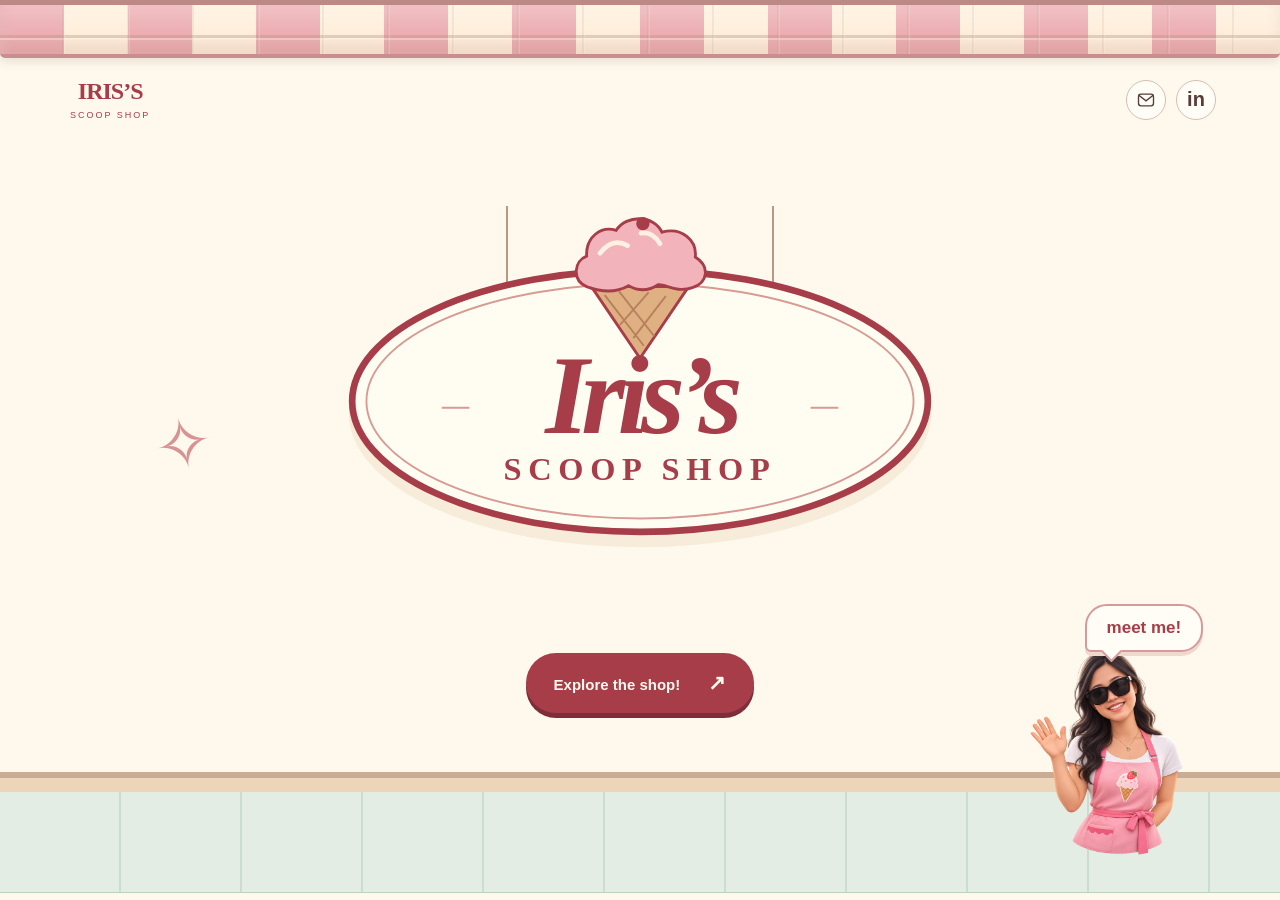
==== commit 63d0fd8e: "updated toppings" ====
--- a/index.html
+++ b/index.html
@@ -1,5 +1,5 @@
 <!doctype html>
-<html lang="en"><head><meta charset="utf-8"><meta name="viewport" content="width=device-width, initial-scale=1"><meta name="description" content="Explore Iris Hao’s projects, hobbies, skills, and awards at Iris’s Scoop Shop."><title>Iris’s Scoop Shop | Iris Hao</title><link rel="icon" href="assets/scoop-logo.svg"><link rel="stylesheet" href="styles.css?v=scoop-6"><script src="script.js?v=scoop-6" defer></script></head>
+<html lang="en"><head><meta charset="utf-8"><meta name="viewport" content="width=device-width, initial-scale=1"><meta name="description" content="Explore Iris Hao’s projects, hobbies, skills, and awards at Iris’s Scoop Shop."><title>Iris’s Scoop Shop | Iris Hao</title><link rel="icon" href="assets/scoop-logo.svg"><link rel="stylesheet" href="styles.css?v=scoop-7"><script src="script.js?v=scoop-7" defer></script></head>
 <body><a class="skip-link" href="#main">Skip to content</a><div class="awning" aria-hidden="true"></div><header><button id="home" aria-label="Return to opening page">IRIS’S <small>SCOOP SHOP</small></button><nav aria-label="Contact"><a class="icon" href="mailto:irishao2007@gmail.com" aria-label="Email Iris"><svg viewBox="0 0 24 24" aria-hidden="true"><rect x="3" y="5" width="18" height="14" rx="3"/><path d="m3 6 9 7 9-7"/></svg></a><a class="icon linkedin" href="https://www.linkedin.com/in/iris-hao-41bb2a353/" target="_blank" rel="noopener noreferrer" aria-label="Iris on LinkedIn">in</a></nav></header>
 <main id="main"><section id="welcome"><div class="welcome-inner"><h1 class="hanging-logo"><img src="assets/scoop-logo.svg" alt="Iris’s Scoop Shop"></h1><p class="intro"><span class="sr-only">Hi, I’m Iris. Welcome to my little corner of the internet.</span><span id="typed-greeting" aria-hidden="true">Hi, I’m Iris. Welcome to my little corner of the internet.</span></p><button id="explore">Explore the shop! <span aria-hidden="true">↗</span></button></div><button id="about" aria-label="Meet Iris, the shopkeeper"><span class="meet-bubble" aria-hidden="true">meet me!</span><img class="landing-shopkeeper" src="assets/shop/shopkeeper.png" alt="" width="1024" height="1365"></button><div class="welcome-counter" aria-hidden="true"></div></section>
 <section id="shop" hidden><div class="heading"><p id="kicker" class="eyebrow"></p><h2 id="title" tabindex="-1"></h2><p id="description"></p></div><div class="scene"><button id="previous" class="arrow" aria-label="Previous section">‹<small></small></button><div class="case"><div class="rail" aria-hidden="true"></div><div id="items"></div><div class="case-front"><b>IRIS’S</b><span id="caption"></span><span>✧</span></div></div><button id="next" class="arrow" aria-label="Next section">›<small></small></button></div><nav class="sections" aria-label="Shop sections"><button data-section="0">01 <span>Flavors</span></button><i>·</i><button data-section="1">02 <span>Toppings</span></button><i>·</i><button data-section="2">03 <span>Drizzles</span></button></nav><p class="note">Click a treat to discover the story behind it.</p></section><noscript>Please enable JavaScript to explore the shop. Contact Iris using the links above.</noscript></main>
--- a/styles.css
+++ b/styles.css
@@ -76,3 +76,13 @@
 .is-entering .hanging-logo{animation:logo-sign-arrive 1.3s cubic-bezier(.22,.65,.3,1) both}
 @keyframes logo-sign-arrive{0%{opacity:0;transform:translateY(-230px) rotate(-18deg) rotateY(-85deg)}45%{opacity:1;transform:translateY(10px) rotate(10deg) rotateY(25deg)}68%{transform:translateY(-5px) rotate(-6deg) rotateY(-12deg)}85%{transform:translateY(2px) rotate(3deg) rotateY(5deg)}100%{opacity:1;transform:translateY(0) rotate(0) rotateY(0)}}
 @media(prefers-reduced-motion:reduce){.is-entering .hanging-logo{animation:none}}
+
+/* A continuous fabric canopy, with a folded valance and shaded frame. */
+.awning{height:58px;mask:none;border-radius:0 0 5px 5px;border-top:5px solid #bd8984;border-bottom:4px solid #c88e90;background:repeating-linear-gradient(90deg,#edb0b4 0 64px,#fff0dd 64px 128px);box-shadow:inset 0 14px 16px #ffffff35,inset 0 -12px 14px #9c625527,0 5px 8px #76514920;z-index:3}
+.awning:before{content:'';position:absolute;left:0;right:0;top:30px;height:3px;background:#b9877d55;box-shadow:0 2px 0 #fff8e755}
+.awning:after{content:'';position:absolute;inset:0;background:repeating-linear-gradient(90deg,transparent 0 62px,#ab7d7540 63px,#fff8ed55 64px,transparent 65px);pointer-events:none}
+.drizzles .food-art{height:190px;aspect-ratio:auto}
+@media(max-width:800px){.drizzles .food-art{height:160px}}
+@media(max-width:480px){.drizzles .food-art{height:145px}}
+
+.drizzles .food-art{object-fit:contain;border-radius:0;box-shadow:none;filter:drop-shadow(0 6px 4px #6c524025)}
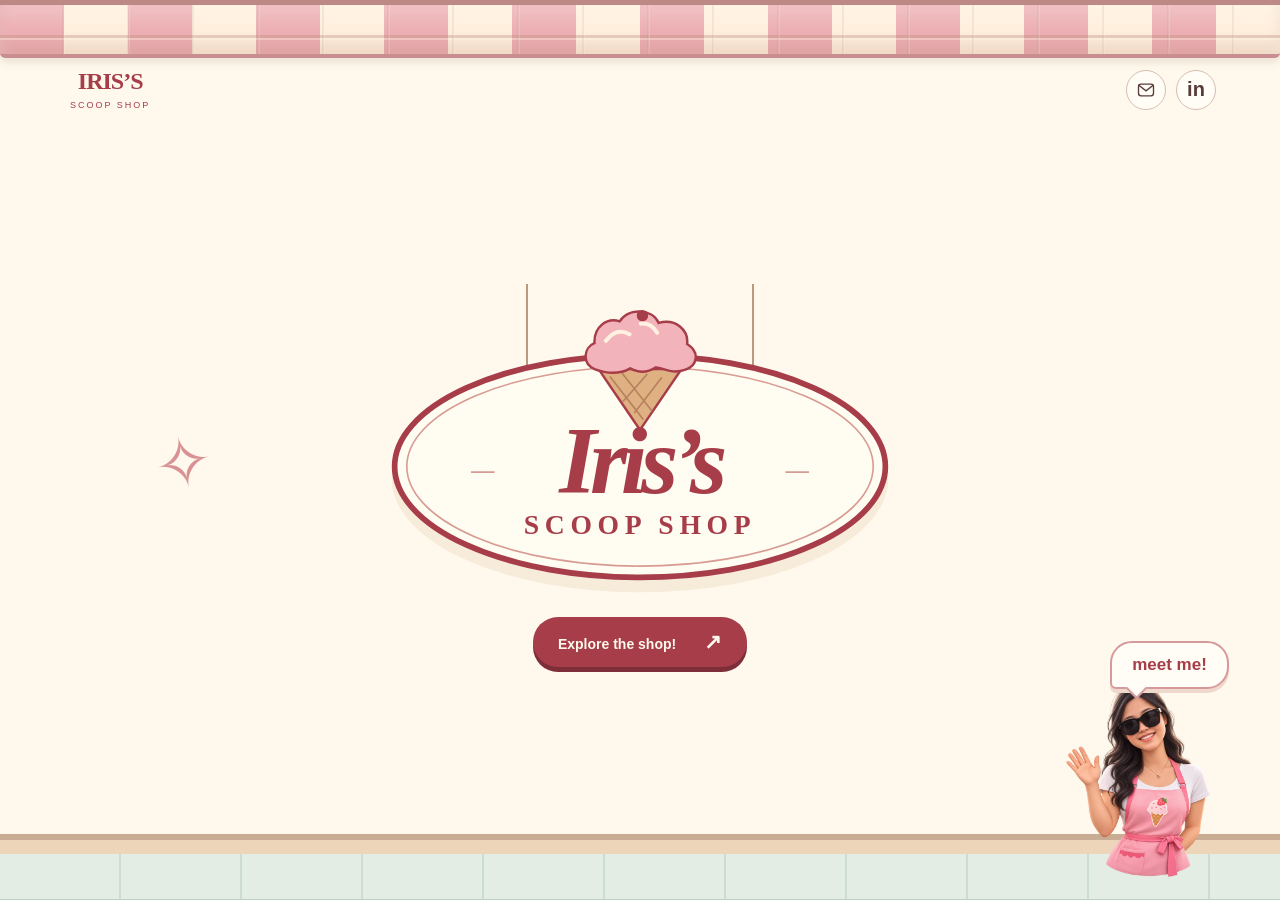
==== commit 20644ad4: "removed cookie dough topping" ====
--- a/index.html
+++ b/index.html
@@ -1,5 +1,5 @@
 <!doctype html>
-<html lang="en"><head><meta charset="utf-8"><meta name="viewport" content="width=device-width, initial-scale=1"><meta name="description" content="Explore Iris Hao’s projects, hobbies, skills, and awards at Iris’s Scoop Shop."><title>Iris’s Scoop Shop | Iris Hao</title><link rel="icon" href="assets/scoop-logo.svg"><link rel="stylesheet" href="styles.css?v=scoop-7"><script src="script.js?v=scoop-7" defer></script></head>
+<html lang="en"><head><meta charset="utf-8"><meta name="viewport" content="width=device-width, initial-scale=1"><meta name="description" content="Explore Iris Hao’s projects, hobbies, skills, and awards at Iris’s Scoop Shop."><title>Iris’s Scoop Shop | Iris Hao</title><link rel="icon" href="assets/scoop-logo.svg"><link rel="stylesheet" href="styles.css?v=scoop-8"><script src="script.js?v=scoop-8" defer></script></head>
 <body><a class="skip-link" href="#main">Skip to content</a><div class="awning" aria-hidden="true"></div><header><button id="home" aria-label="Return to opening page">IRIS’S <small>SCOOP SHOP</small></button><nav aria-label="Contact"><a class="icon" href="mailto:irishao2007@gmail.com" aria-label="Email Iris"><svg viewBox="0 0 24 24" aria-hidden="true"><rect x="3" y="5" width="18" height="14" rx="3"/><path d="m3 6 9 7 9-7"/></svg></a><a class="icon linkedin" href="https://www.linkedin.com/in/iris-hao-41bb2a353/" target="_blank" rel="noopener noreferrer" aria-label="Iris on LinkedIn">in</a></nav></header>
 <main id="main"><section id="welcome"><div class="welcome-inner"><h1 class="hanging-logo"><img src="assets/scoop-logo.svg" alt="Iris’s Scoop Shop"></h1><p class="intro"><span class="sr-only">Hi, I’m Iris. Welcome to my little corner of the internet.</span><span id="typed-greeting" aria-hidden="true">Hi, I’m Iris. Welcome to my little corner of the internet.</span></p><button id="explore">Explore the shop! <span aria-hidden="true">↗</span></button></div><button id="about" aria-label="Meet Iris, the shopkeeper"><span class="meet-bubble" aria-hidden="true">meet me!</span><img class="landing-shopkeeper" src="assets/shop/shopkeeper.png" alt="" width="1024" height="1365"></button><div class="welcome-counter" aria-hidden="true"></div></section>
 <section id="shop" hidden><div class="heading"><p id="kicker" class="eyebrow"></p><h2 id="title" tabindex="-1"></h2><p id="description"></p></div><div class="scene"><button id="previous" class="arrow" aria-label="Previous section">‹<small></small></button><div class="case"><div class="rail" aria-hidden="true"></div><div id="items"></div><div class="case-front"><b>IRIS’S</b><span id="caption"></span><span>✧</span></div></div><button id="next" class="arrow" aria-label="Next section">›<small></small></button></div><nav class="sections" aria-label="Shop sections"><button data-section="0">01 <span>Flavors</span></button><i>·</i><button data-section="1">02 <span>Toppings</span></button><i>·</i><button data-section="2">03 <span>Drizzles</span></button></nav><p class="note">Click a treat to discover the story behind it.</p></section><noscript>Please enable JavaScript to explore the shop. Contact Iris using the links above.</noscript></main>
--- a/styles.css
+++ b/styles.css
@@ -86,3 +86,21 @@
 @media(max-width:480px){.drizzles .food-art{height:145px}}
 
 .drizzles .food-art{object-fit:contain;border-radius:0;box-shadow:none;filter:drop-shadow(0 6px 4px #6c524025)}
+
+/* Keep the welcome scene within the viewport, including Iris and the counter. */
+body:has(#welcome:not([hidden])){height:100svh;min-height:0;display:flex;flex-direction:column}
+body:has(#welcome:not([hidden])) header{flex:none;padding-top:68px;padding-bottom:8px}
+body:has(#welcome:not([hidden])) main{flex:1;min-height:0}
+#welcome{height:100%;display:flex;flex-direction:column;isolation:isolate}
+#welcome .welcome-inner{flex:1;min-height:0;display:flex;flex-direction:column;align-items:center;justify-content:center;padding:35px 190px 18px;gap:12px}
+#welcome h1{width:min(100%,520px);max-height:45svh;min-height:0;margin:0;flex:0 1 auto}
+#welcome h1 img{height:100%;max-height:45svh;width:100%;object-fit:contain}
+#welcome .intro{flex:none;min-height:0;margin:0;font-size:14px;line-height:1.6}
+#welcome #explore{flex:none;padding:13px 25px;font-size:14px}
+#welcome .welcome-counter{flex:none;height:60px}
+#welcome #about{right:4%;bottom:20px;padding-top:35px}
+#welcome #about .landing-shopkeeper{width:clamp(100px,16vw,170px);max-height:32svh;object-fit:contain}
+#items.toppings{grid-template-columns:repeat(6,minmax(84px,1fr))}
+@media(max-width:800px){#welcome .welcome-inner{padding:30px 24px 105px;gap:10px}#welcome h1,#welcome h1 img{max-height:36svh}#welcome #about .landing-shopkeeper{width:110px;max-height:25svh}#welcome .welcome-counter{height:45px}}
+@media(max-width:480px){#welcome .welcome-inner{padding:28px 18px 110px}#welcome h1,#welcome h1 img{max-height:33svh}#welcome .intro{max-width:330px;font-size:13px}#welcome #about{right:5%;bottom:8px}#welcome #about .landing-shopkeeper{width:95px;max-height:23svh}.hanging-logo:before,.hanging-logo:after{height:70px}#items.toppings{grid-template-columns:repeat(6,minmax(84px,1fr))}}
+@media(max-height:560px){body:has(#welcome:not([hidden])) header{padding-top:58px;padding-bottom:4px}.awning{height:43px}#welcome .welcome-inner{padding:12px 145px 8px;gap:6px}#welcome h1,#welcome h1 img{max-height:30svh}#welcome .intro{font-size:11px;line-height:1.4}#welcome #explore{padding:8px 18px;font-size:12px}#welcome .welcome-counter{height:28px}#welcome #about .landing-shopkeeper{width:85px;max-height:35svh}.meet-bubble{font-size:12px;padding:7px 12px}.hanging-logo:before,.hanging-logo:after{height:35px}}
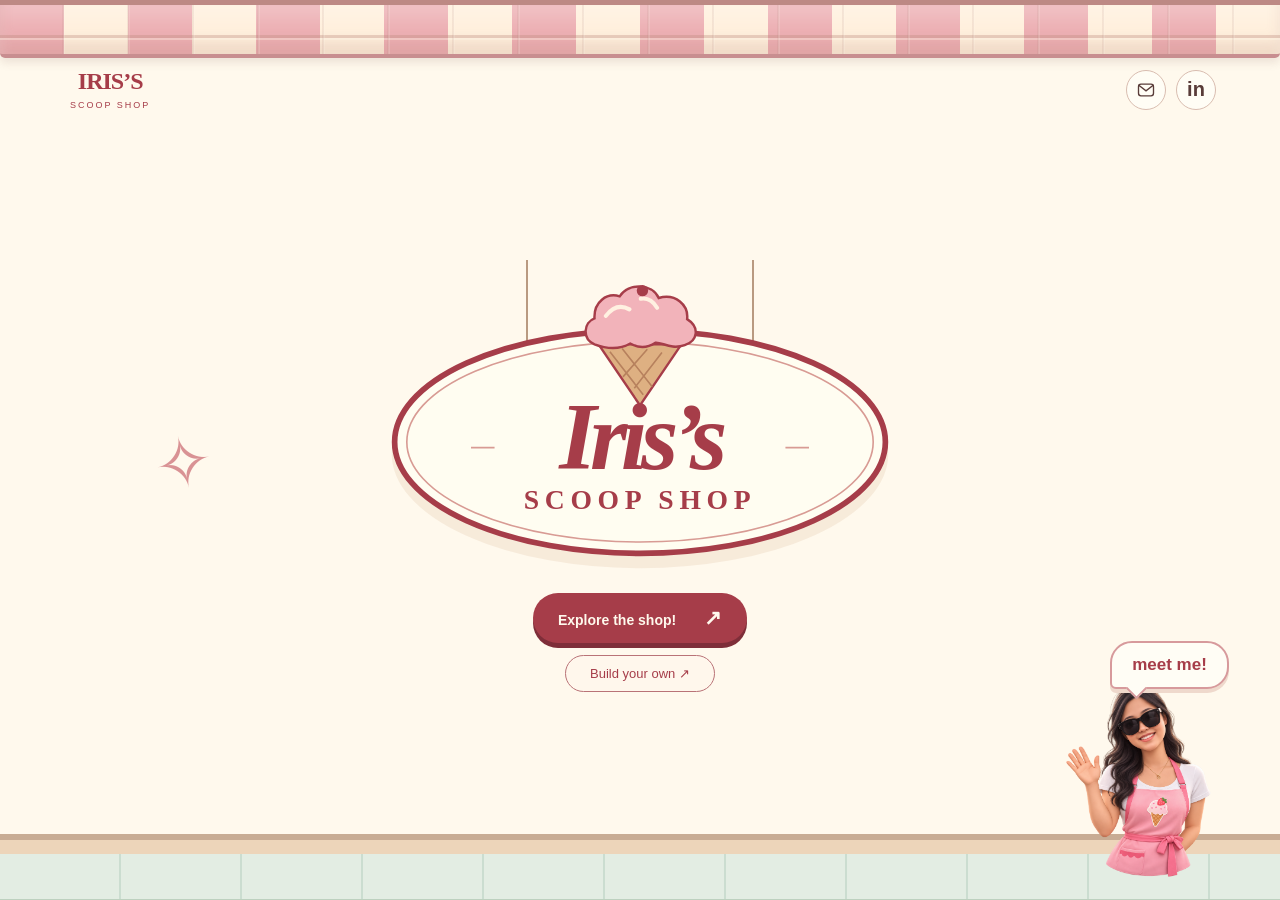
==== commit 489c7763: "added the build your own feature" ====
--- a/index.html
+++ b/index.html
@@ -1,6 +1,6 @@
 <!doctype html>
-<html lang="en"><head><meta charset="utf-8"><meta name="viewport" content="width=device-width, initial-scale=1"><meta name="description" content="Explore Iris Hao’s projects, hobbies, skills, and awards at Iris’s Scoop Shop."><title>Iris’s Scoop Shop | Iris Hao</title><link rel="icon" href="assets/scoop-logo.svg"><link rel="stylesheet" href="styles.css?v=scoop-8"><script src="script.js?v=scoop-8" defer></script></head>
+<html lang="en"><head><meta charset="utf-8"><meta name="viewport" content="width=device-width, initial-scale=1"><meta name="description" content="Explore Iris Hao’s projects, hobbies, skills, and awards at Iris’s Scoop Shop."><title>Iris’s Scoop Shop | Iris Hao</title><link rel="icon" href="assets/scoop-logo.svg"><link rel="stylesheet" href="styles.css?v=scoop-10"><script src="script.js?v=scoop-10" defer></script></head>
 <body><a class="skip-link" href="#main">Skip to content</a><div class="awning" aria-hidden="true"></div><header><button id="home" aria-label="Return to opening page">IRIS’S <small>SCOOP SHOP</small></button><nav aria-label="Contact"><a class="icon" href="mailto:irishao2007@gmail.com" aria-label="Email Iris"><svg viewBox="0 0 24 24" aria-hidden="true"><rect x="3" y="5" width="18" height="14" rx="3"/><path d="m3 6 9 7 9-7"/></svg></a><a class="icon linkedin" href="https://www.linkedin.com/in/iris-hao-41bb2a353/" target="_blank" rel="noopener noreferrer" aria-label="Iris on LinkedIn">in</a></nav></header>
-<main id="main"><section id="welcome"><div class="welcome-inner"><h1 class="hanging-logo"><img src="assets/scoop-logo.svg" alt="Iris’s Scoop Shop"></h1><p class="intro"><span class="sr-only">Hi, I’m Iris. Welcome to my little corner of the internet.</span><span id="typed-greeting" aria-hidden="true">Hi, I’m Iris. Welcome to my little corner of the internet.</span></p><button id="explore">Explore the shop! <span aria-hidden="true">↗</span></button></div><button id="about" aria-label="Meet Iris, the shopkeeper"><span class="meet-bubble" aria-hidden="true">meet me!</span><img class="landing-shopkeeper" src="assets/shop/shopkeeper.png" alt="" width="1024" height="1365"></button><div class="welcome-counter" aria-hidden="true"></div></section>
+<main id="main"><section id="welcome"><div class="welcome-inner"><h1 class="hanging-logo"><img src="assets/scoop-logo.svg" alt="Iris’s Scoop Shop"></h1><p class="intro"><span class="sr-only">Hi, I’m Iris. Welcome to my little corner of the internet.</span><span id="typed-greeting" aria-hidden="true">Hi, I’m Iris. Welcome to my little corner of the internet.</span></p><button id="explore">Explore the shop! <span aria-hidden="true">↗</span></button><a class="build-link" href="build.html">Build your own <span aria-hidden="true">↗</span></a></div><button id="about" aria-label="Meet Iris, the shopkeeper"><span class="meet-bubble" aria-hidden="true">meet me!</span><img class="landing-shopkeeper" src="assets/shop/shopkeeper.png" alt="" width="1024" height="1365"></button><div class="welcome-counter" aria-hidden="true"></div></section>
 <section id="shop" hidden><div class="heading"><p id="kicker" class="eyebrow"></p><h2 id="title" tabindex="-1"></h2><p id="description"></p></div><div class="scene"><button id="previous" class="arrow" aria-label="Previous section">‹<small></small></button><div class="case"><div class="rail" aria-hidden="true"></div><div id="items"></div><div class="case-front"><b>IRIS’S</b><span id="caption"></span><span>✧</span></div></div><button id="next" class="arrow" aria-label="Next section">›<small></small></button></div><nav class="sections" aria-label="Shop sections"><button data-section="0">01 <span>Flavors</span></button><i>·</i><button data-section="1">02 <span>Toppings</span></button><i>·</i><button data-section="2">03 <span>Drizzles</span></button></nav><p class="note">Click a treat to discover the story behind it.</p></section><noscript>Please enable JavaScript to explore the shop. Contact Iris using the links above.</noscript></main>
 <footer><span>IRIS HAO · CARNEGIE MELLON UNIVERSITY</span></footer><dialog aria-labelledby="dialog-title"><button id="close" aria-label="Close details">×</button><div id="content"></div></dialog></body></html>
--- a/styles.css
+++ b/styles.css
@@ -104,3 +104,16 @@
 @media(max-width:800px){#welcome .welcome-inner{padding:30px 24px 105px;gap:10px}#welcome h1,#welcome h1 img{max-height:36svh}#welcome #about .landing-shopkeeper{width:110px;max-height:25svh}#welcome .welcome-counter{height:45px}}
 @media(max-width:480px){#welcome .welcome-inner{padding:28px 18px 110px}#welcome h1,#welcome h1 img{max-height:33svh}#welcome .intro{max-width:330px;font-size:13px}#welcome #about{right:5%;bottom:8px}#welcome #about .landing-shopkeeper{width:95px;max-height:23svh}.hanging-logo:before,.hanging-logo:after{height:70px}#items.toppings{grid-template-columns:repeat(6,minmax(84px,1fr))}}
 @media(max-height:560px){body:has(#welcome:not([hidden])) header{padding-top:58px;padding-bottom:4px}.awning{height:43px}#welcome .welcome-inner{padding:12px 145px 8px;gap:6px}#welcome h1,#welcome h1 img{max-height:30svh}#welcome .intro{font-size:11px;line-height:1.4}#welcome #explore{padding:8px 18px;font-size:12px}#welcome .welcome-counter{height:28px}#welcome #about .landing-shopkeeper{width:85px;max-height:35svh}.meet-bubble{font-size:12px;padding:7px 12px}.hanging-logo:before,.hanging-logo:after{height:35px}}
+
+/* Each overhead food image sits inside its own continuous metal tray rim. */
+.flavors .food-art,.toppings .food-art{
+ border:6px ridge #c7ccc5;
+ border-radius:13px;
+ background:#c7ccc5;
+ box-shadow:0 2px 0 #a1aaa2,0 4px 7px #574b3b25,inset 0 0 0 1px #f5f7f1;
+}
+@media(max-width:480px){.flavors .food-art,.toppings .food-art{border-width:4px;border-radius:9px}}
+/* Both home actions remain inside the welcome viewport. */
+.build-link{display:inline-block;flex:none;padding:10px 24px;border:1px solid #b97377;border-radius:50px;color:var(--red);font-size:13px;text-decoration:none;background:#fff7ec}
+.build-link:hover{background:#f9e0dc}
+@media(max-height:560px){.build-link{padding:7px 18px;font-size:12px}}
